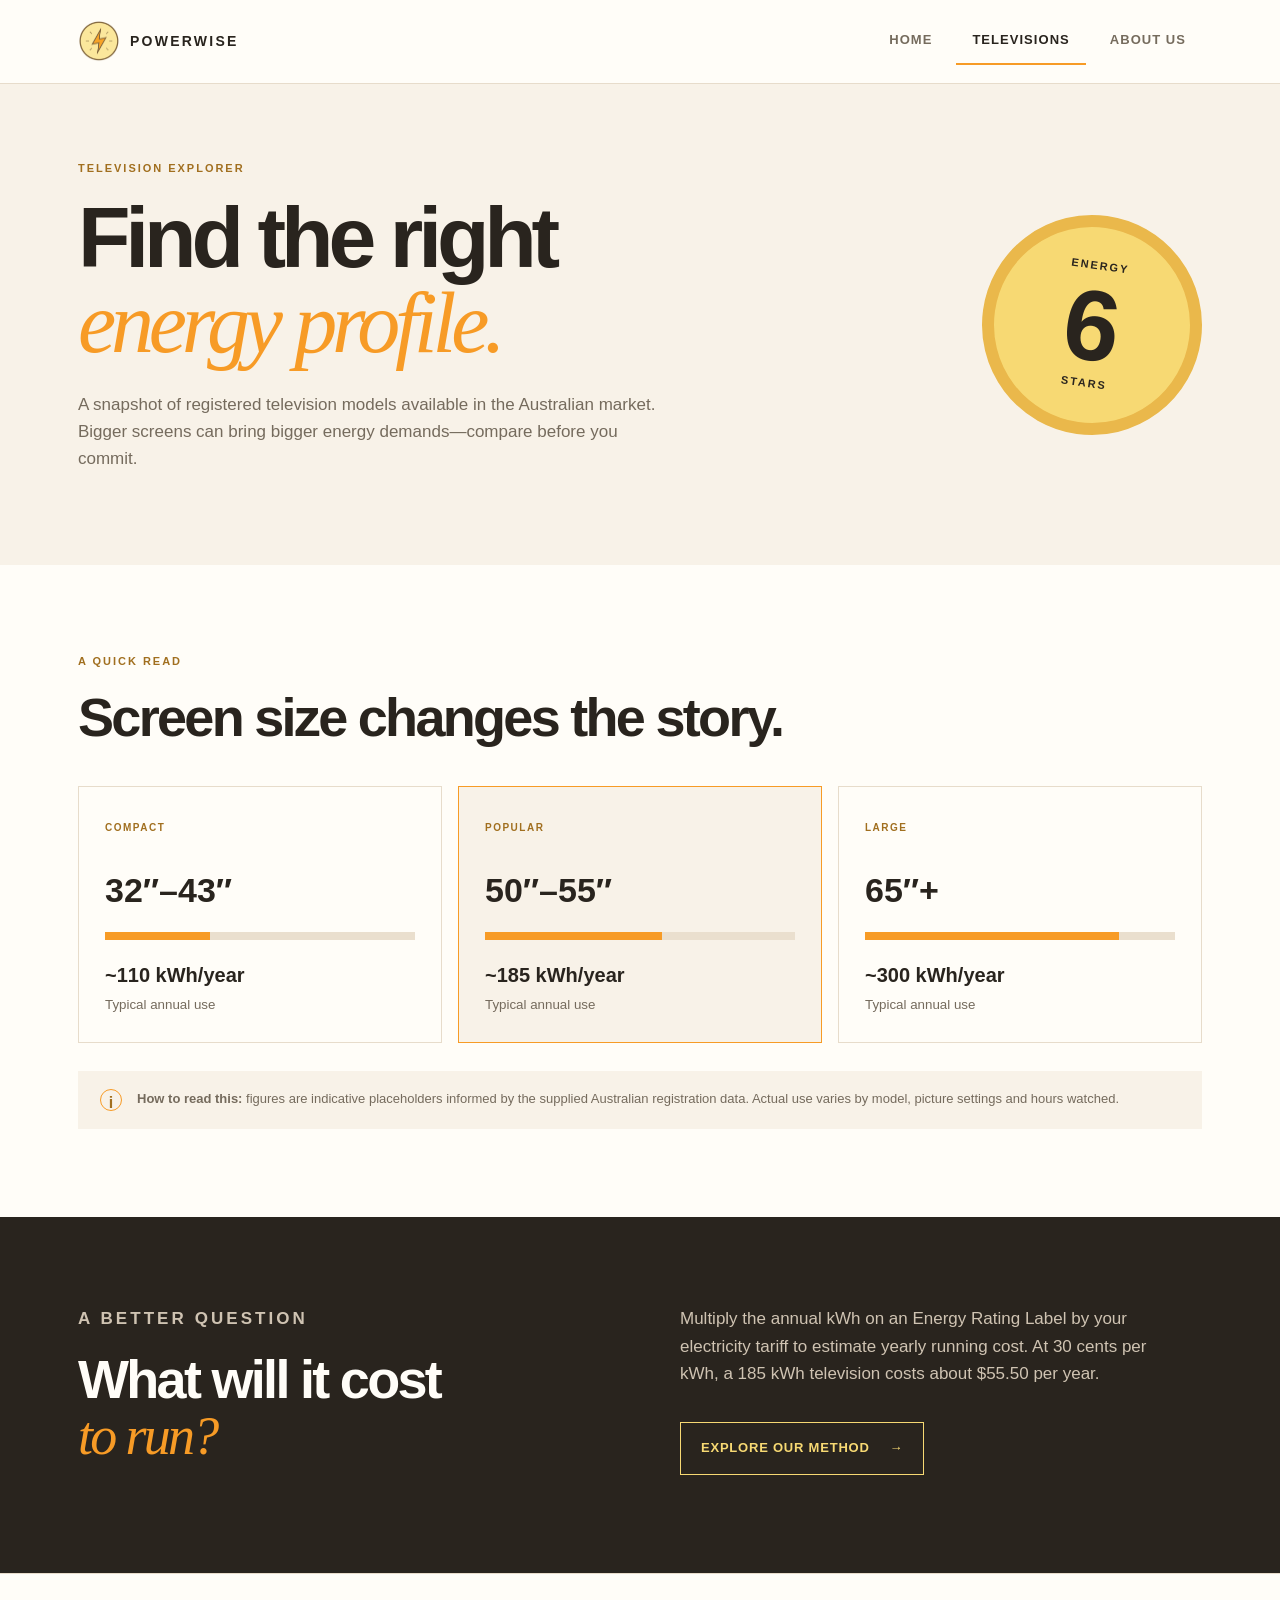
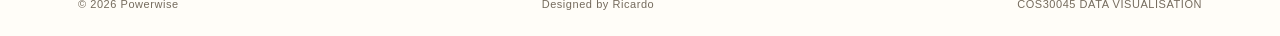
==== Project_1/src/television.html @ 2ebb3394 "Finish knime" ====
<!DOCTYPE html>
<html lang="en">
<head>
  <meta charset="UTF-8">
  <meta name="viewport" content="width=device-width, initial-scale=1.0">
  <meta name="description" content="Explore television energy consumption and star ratings in Australia.">
  <title>Powerwise | Televisions</title>
  <link rel="stylesheet" href="style/index.css">
  <script src="script/script.js" defer></script>
</head>
<body data-page="televisions">
  <header class="site-header"><div class="nav-shell"><a class="brand" href="index.html" data-page-link="home" aria-label="Powerwise home"><img src="images/PowerIcon.png" alt="" class="brand-mark"><span>POWERWISE</span></a><nav aria-label="Primary navigation"><a href="index.html" data-page-link="home">Home</a><a href="television.html" data-page-link="televisions">Televisions</a><a href="about.html" data-page-link="about">About us</a></nav></div></header>
  <main>
    <section class="page-hero television-hero">
      <div><p class="eyebrow">TELEVISION EXPLORER</p><h1>Find the right<br><em>energy profile.</em></h1><p class="hero-copy">A snapshot of registered television models available in the Australian market. Bigger screens can bring bigger energy demands—compare before you commit.</p></div>
      <div class="rating-visual" aria-label="Illustration of a six star energy rating"><span>ENERGY</span><strong>6</strong><small>STARS</small></div>
    </section>
    <section class="section">
      <div class="section-heading"><p class="eyebrow">A QUICK READ</p><h2>Screen size changes the story.</h2></div>
      <div class="comparison-grid">
        <article class="comparison-card"><span class="screen-tag">COMPACT</span><h3>32″–43″</h3><p class="meter"><i style="width: 34%"></i></p><strong>~110 kWh/year</strong><small>Typical annual use</small></article>
        <article class="comparison-card featured"><span class="screen-tag">POPULAR</span><h3>50″–55″</h3><p class="meter"><i style="width: 57%"></i></p><strong>~185 kWh/year</strong><small>Typical annual use</small></article>
        <article class="comparison-card"><span class="screen-tag">LARGE</span><h3>65″+</h3><p class="meter"><i style="width: 82%"></i></p><strong>~300 kWh/year</strong><small>Typical annual use</small></article>
      </div>
      <div class="data-note"><span class="note-icon">i</span><p><strong>How to read this:</strong> figures are indicative placeholders informed by the supplied Australian registration data. Actual use varies by model, picture settings and hours watched.</p></div>
    </section>
    <section class="section dark-section">
      <div class="split-content"><div><p class="eyebrow eyebrow-light">A BETTER QUESTION</p><h2>What will it cost<br><em>to run?</em></h2></div><div><p>Multiply the annual kWh on an Energy Rating Label by your electricity tariff to estimate yearly running cost. At 30 cents per kWh, a 185 kWh television costs about $55.50 per year.</p><a class="button button-outline" href="about.html" data-page-link="about">Explore our method <span aria-hidden="true">→</span></a></div></div>
    </section>
  </main>
  <footer class="site-footer"><span>© <span data-year></span> Powerwise</span><span>Designed by Ricardo</span><span>COS30045 DATA VISUALISATION</span></footer>
</body>
</html>
---- Project_1/src/style/index.css ----
:root { --ink:#29241e; --muted:#756b5d; --cream:#f8f2e8; --paper:#fffdf8; --gold:#f7d973; --orange:#f79b26; --line:#e7dccb; --dark:#29241e; }
* { box-sizing:border-box; }
html { scroll-behavior:smooth; }
body { margin:0; color:var(--ink); background:var(--paper); font-family:Arial, Helvetica, sans-serif; line-height:1.6; }
a { color:inherit; text-decoration:none; }
.site-header { border-bottom:1px solid var(--line); background:rgba(255,253,248,.96); position:relative; z-index:2; }
.nav-shell { align-items:center; display:flex; justify-content:space-between; margin:auto; max-width:1180px; padding:18px 28px; }
.brand { align-items:center; display:flex; font-size:14px; font-weight:800; gap:10px; letter-spacing:.16em; }
.brand-mark { height:42px; width:42px; }
nav { display:flex; gap:8px; }
nav a { border-bottom:2px solid transparent; color:var(--muted); font-size:13px; font-weight:700; letter-spacing:.08em; padding:12px 16px; text-transform:uppercase; transition:color .2s, border-color .2s, background .2s; }
nav a:hover, nav a:focus-visible { background:var(--cream); color:var(--ink); }
nav a.active { border-color:var(--orange); color:var(--ink); }
.hero, .page-hero { background:var(--cream); }
.hero { display:flex; min-height:510px; overflow:hidden; padding:94px max(28px, calc((100% - 1124px)/2)); position:relative; }
.hero-content { max-width:570px; position:relative; z-index:1; }
.eyebrow { color:#a16f1f; font-size:11px; font-weight:800; letter-spacing:.18em; margin:0 0 18px; }
h1,h2,h3,p { margin-top:0; }
h1 { font-size:clamp(48px, 7vw, 86px); letter-spacing:-.06em; line-height:.98; margin-bottom:26px; }
h2 { font-size:clamp(34px, 5vw, 54px); letter-spacing:-.05em; line-height:1.05; margin-bottom:20px; }
h3 { font-size:22px; margin-bottom:8px; }
em { color:var(--orange); font-family:Georgia, serif; font-weight:400; }
.hero-copy { color:var(--muted); font-size:17px; max-width:530px; }
.button { display:inline-flex; font-size:13px; font-weight:800; gap:20px; letter-spacing:.06em; margin-top:18px; padding:15px 20px; text-transform:uppercase; transition:transform .2s, background .2s; }
.button:hover { transform:translateY(-2px); }
.button-primary { background:var(--orange); color:var(--ink); }
.button-primary:hover { background:var(--gold); }
.button-outline { border:1px solid var(--gold); color:var(--gold); }
.hero-orbit { height:520px; position:absolute; right:-70px; top:10px; width:520px; }
.orbit { border:1px solid rgba(247,155,38,.4); border-radius:50%; height:100%; position:absolute; width:100%; }
.orbit-one { transform:rotate(38deg) scale(.72,1); }.orbit-two { transform:rotate(-38deg) scale(.72,1); }
.energy-badge { align-items:center; background:var(--gold); border-radius:50%; display:flex; flex-direction:column; height:174px; justify-content:center; left:173px; position:absolute; top:173px; width:174px; }
.energy-badge strong { font-size:44px; letter-spacing:-.08em; line-height:1; }.energy-badge span { font-size:11px; font-weight:bold; letter-spacing:.1em; text-align:center; text-transform:uppercase; }
.section { margin:auto; max-width:1180px; padding:88px 28px; }.intro-section { display:grid; gap:36px; grid-template-columns:1fr 1fr; }.section-lede { color:var(--muted); font-size:18px; margin:12px 0 0; max-width:470px; }
.stat-grid { display:grid; gap:14px; grid-column:1/-1; grid-template-columns:repeat(3,1fr); margin-top:24px; }.stat-card { border-top:3px solid var(--ink); padding:22px 4px; }.accent-card { border-color:var(--orange); }.stat-number { display:block; font-size:42px; font-weight:800; letter-spacing:-.06em; }.stat-label { color:var(--muted); display:block; font-size:13px; max-width:170px; }
.dark-section { background:var(--dark); color:var(--paper); max-width:none; padding-left:max(28px, calc((100% - 1124px)/2)); padding-right:max(28px, calc((100% - 1124px)/2)); }.split-content { display:grid; gap:80px; grid-template-columns:1fr 1fr; margin:auto; max-width:1124px; }.dark-section p { color:#cfc3b2; font-size:17px; max-width:500px; }.eyebrow-light { color:var(--gold); }.text-link { border-bottom:1px solid var(--orange); color:var(--gold); display:inline-block; font-size:13px; font-weight:bold; letter-spacing:.08em; padding-bottom:5px; text-transform:uppercase; }
.page-hero { align-items:center; display:flex; gap:70px; justify-content:space-between; min-height:400px; padding:76px max(28px, calc((100% - 1124px)/2)); }.page-hero .hero-copy { max-width:590px; }
.about-grid { display:grid; gap:70px; grid-template-columns:1fr 1fr; }.body-copy { color:var(--muted); font-size:17px; }.principles-section { border-top:1px solid var(--line); }.principle-grid { display:grid; gap:30px; grid-template-columns:repeat(3,1fr); margin-top:45px; }.principle-grid article { border-top:2px solid var(--orange); padding-top:18px; }.principle-no { color:var(--orange); font-size:12px; font-weight:bold; }.principle-grid p { color:var(--muted); }
.rating-visual { align-items:center; background:var(--gold); border:12px solid #eab84b; border-radius:50%; display:flex; flex-direction:column; flex:none; height:220px; justify-content:center; transform:rotate(8deg); width:220px; }.rating-visual span,.rating-visual small { font-size:11px; font-weight:bold; letter-spacing:.18em; }.rating-visual strong { font-size:100px; line-height:1; }
.comparison-grid { display:grid; gap:16px; grid-template-columns:repeat(3,1fr); margin-top:40px; }.comparison-card { border:1px solid var(--line); padding:26px; }.comparison-card.featured { background:var(--cream); border-color:var(--orange); }.screen-tag { color:#a16f1f; font-size:10px; font-weight:bold; letter-spacing:.15em; }.comparison-card h3 { font-size:34px; margin:25px 0 14px; }.comparison-card strong { display:block; font-size:20px; }.comparison-card small { color:var(--muted); }.meter { background:#eadfce; height:8px; margin:0 0 19px; }.meter i { background:var(--orange); display:block; height:100%; }
.data-note { align-items:flex-start; background:var(--cream); display:flex; gap:15px; margin-top:28px; padding:18px 22px; }.data-note p { color:var(--muted); font-size:13px; margin:0; }.note-icon { border:1px solid var(--orange); border-radius:50%; color:#a16f1f; flex:none; font-weight:bold; height:22px; text-align:center; width:22px; }
.site-footer { border-top:1px solid var(--line); color:var(--muted); display:flex; font-size:11px; justify-content:space-between; letter-spacing:.05em; padding:22px max(28px, calc((100% - 1124px)/2)); }
@media (max-width:700px) { .nav-shell, .site-footer { align-items:flex-start; flex-direction:column; gap:15px; }.nav-shell nav { flex-wrap:wrap; gap:0; }.nav-shell nav a { padding:7px 9px 7px 0; }.hero { min-height:590px; padding-top:65px; }.hero-orbit { opacity:.5; right:-170px; top:270px; transform:scale(.7); }.intro-section,.about-grid,.split-content { gap:28px; grid-template-columns:1fr; }.stat-grid,.principle-grid,.comparison-grid { grid-template-columns:1fr; }.page-hero { align-items:flex-start; flex-direction:column; gap:30px; min-height:520px; padding-top:65px; }.rating-visual { height:150px; width:150px; }.rating-visual strong { font-size:68px; }.dark-section { padding-bottom:65px; padding-top:65px; } }
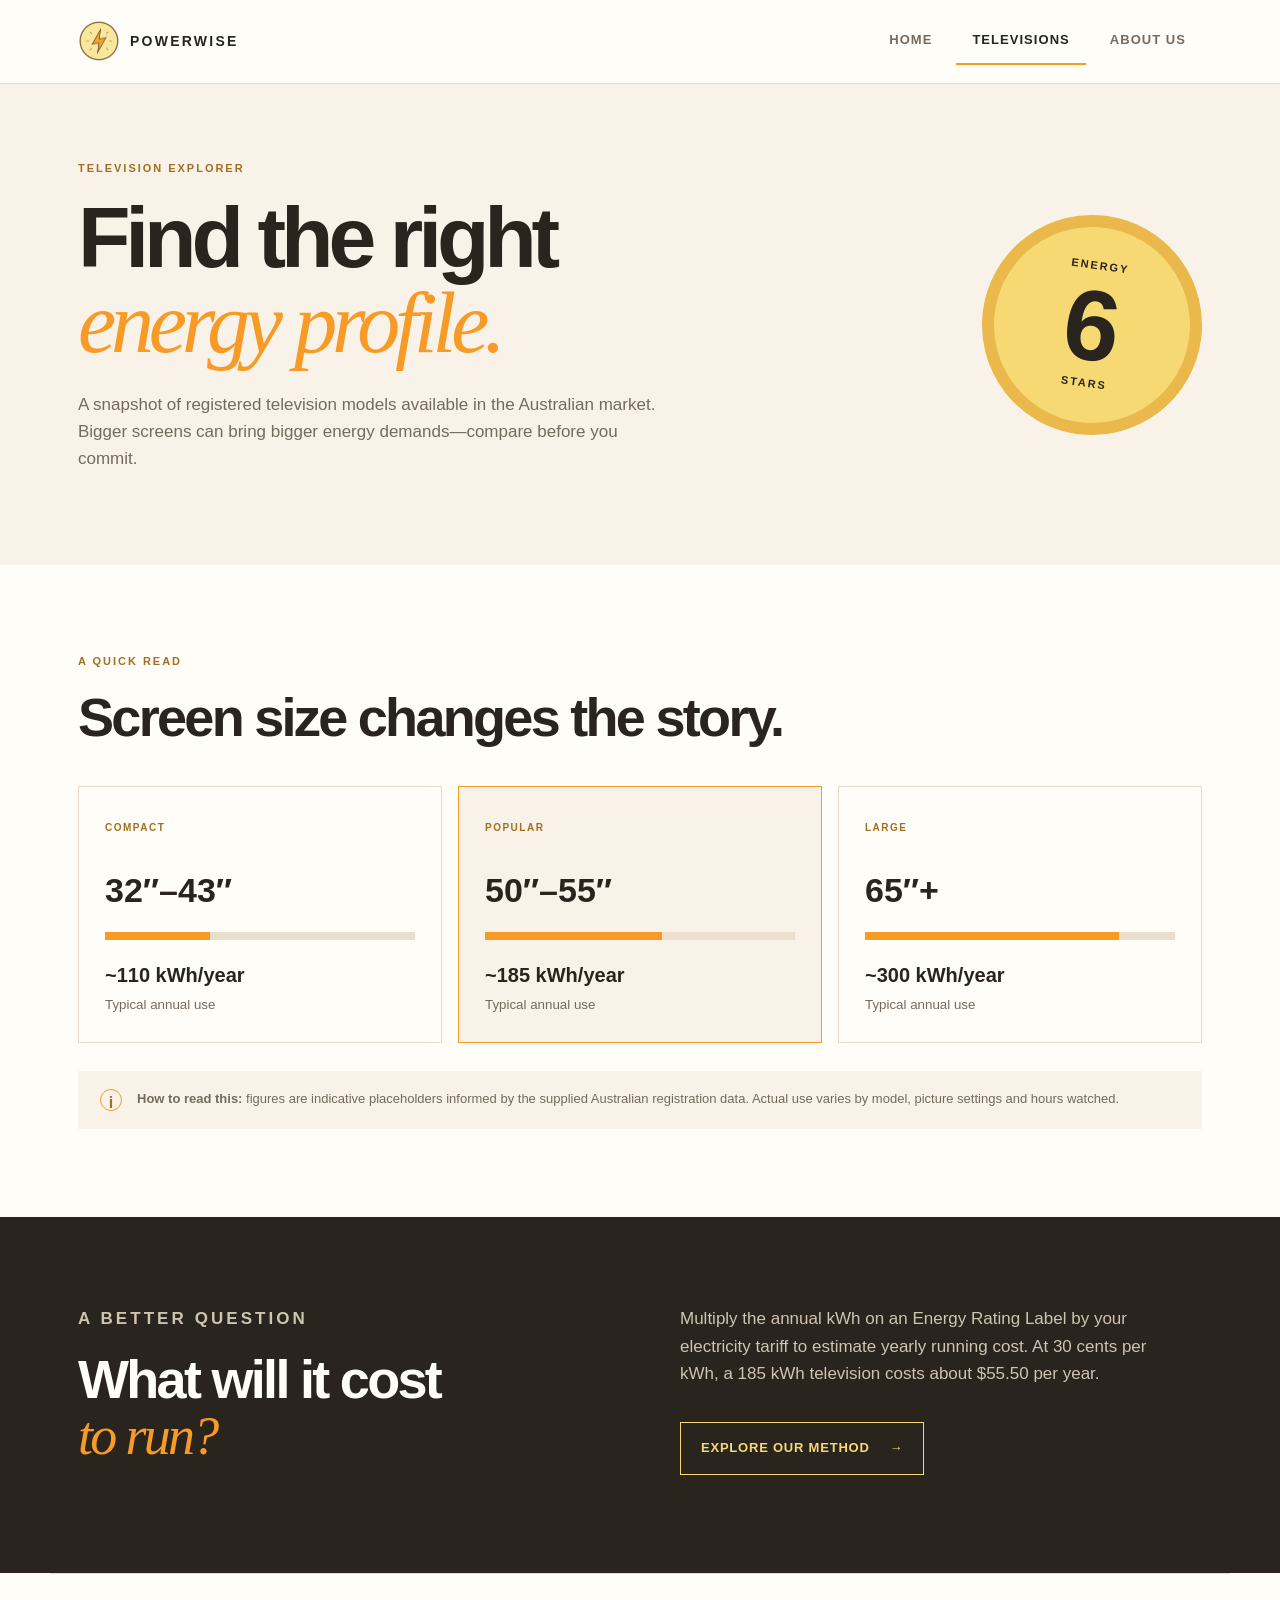
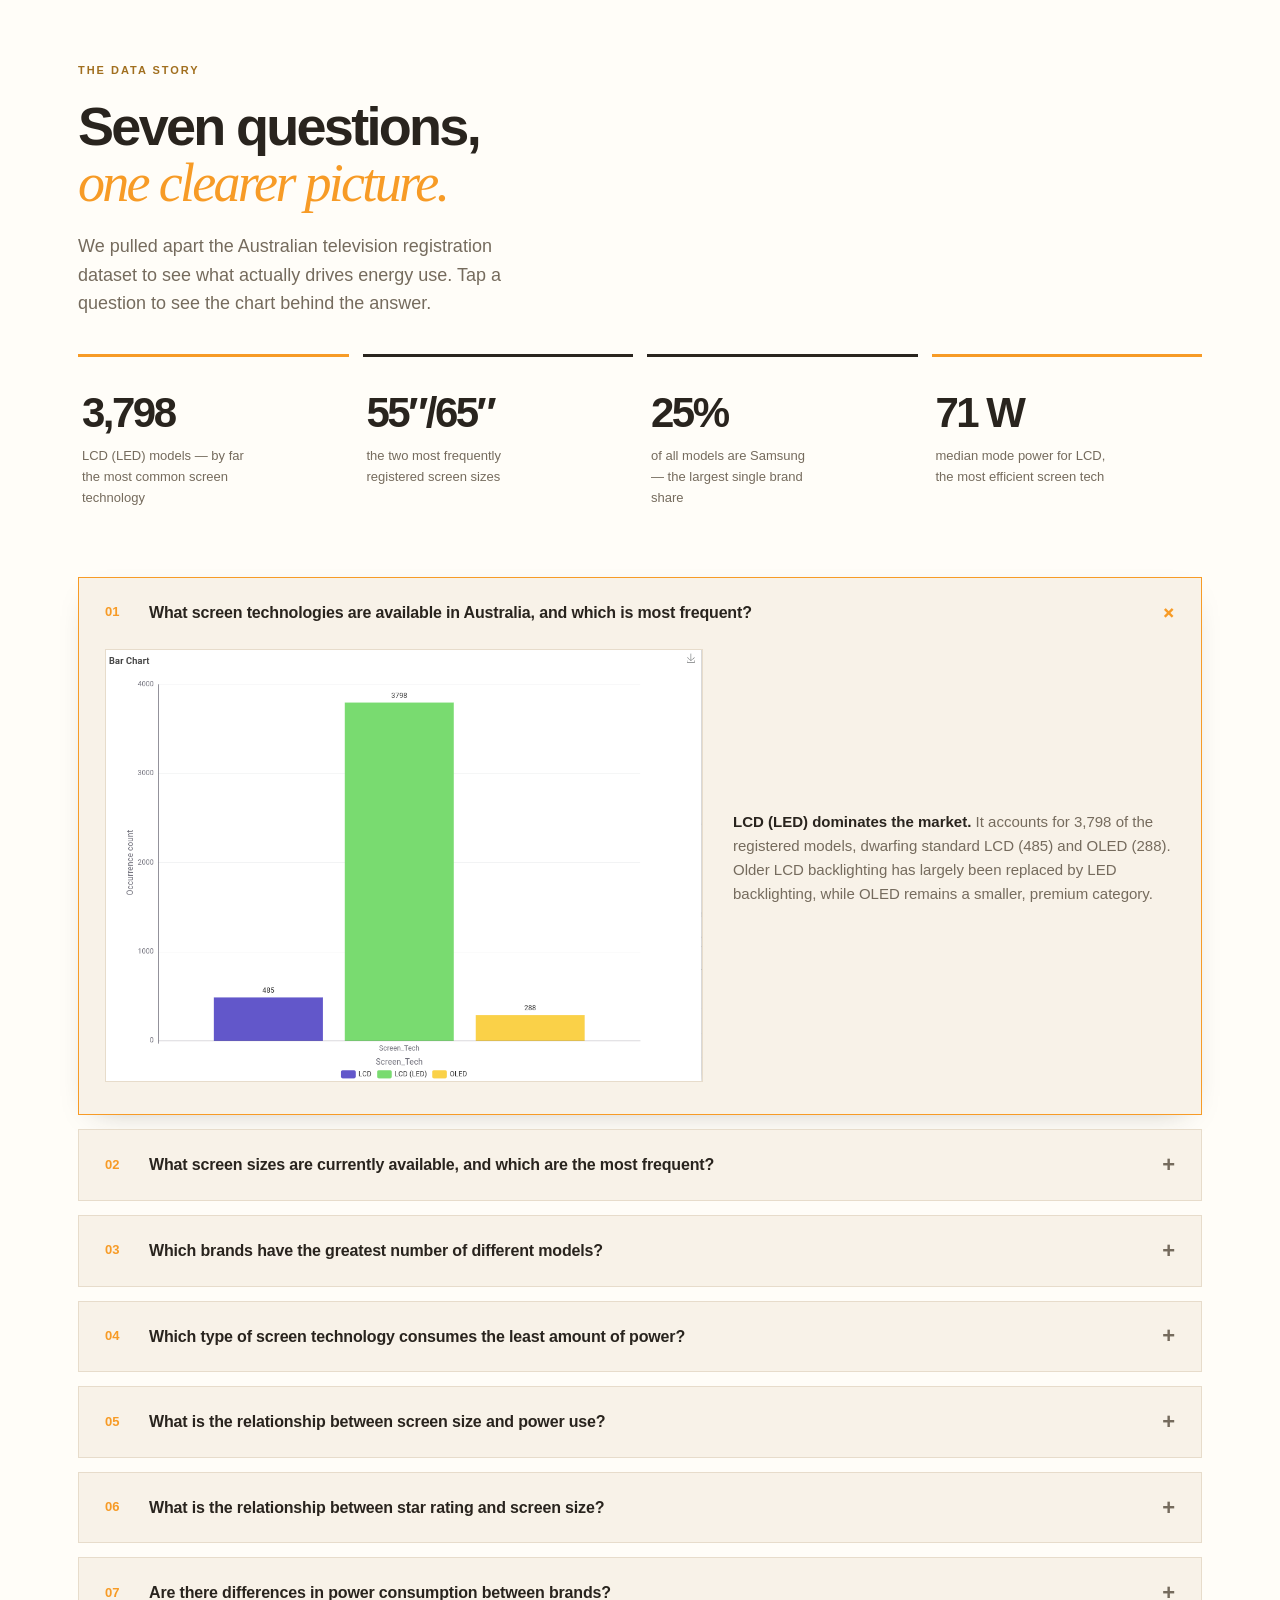
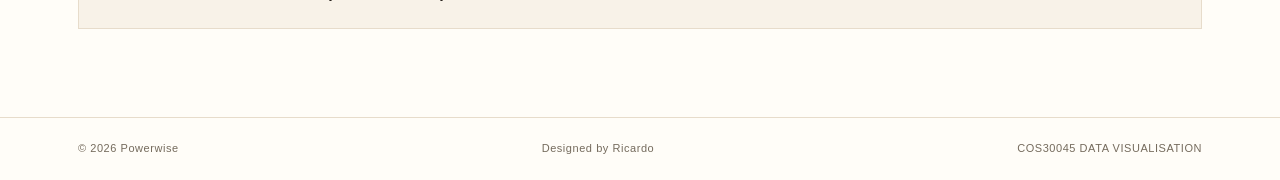
==== commit 68fe8157: "." ====
--- a/Project_1/src/television.html
+++ b/Project_1/src/television.html
@@ -27,6 +27,81 @@
     <section class="section dark-section">
       <div class="split-content"><div><p class="eyebrow eyebrow-light">A BETTER QUESTION</p><h2>What will it cost<br><em>to run?</em></h2></div><div><p>Multiply the annual kWh on an Energy Rating Label by your electricity tariff to estimate yearly running cost. At 30 cents per kWh, a 185 kWh television costs about $55.50 per year.</p><a class="button button-outline" href="about.html" data-page-link="about">Explore our method <span aria-hidden="true">→</span></a></div></div>
     </section>
+
+    <section class="section insights-section" id="insights">
+      <div class="section-heading">
+        <p class="eyebrow">THE DATA STORY</p>
+        <h2>Seven questions,<br><em>one clearer picture.</em></h2>
+        <p class="section-lede">We pulled apart the Australian television registration dataset to see what actually drives energy use. Tap a question to see the chart behind the answer.</p>
+      </div>
+
+      <div class="stat-grid insight-stat-grid">
+        <article class="stat-card accent-card"><span class="stat-number">3,798</span><span class="stat-label">LCD (LED) models — by far the most common screen technology</span></article>
+        <article class="stat-card"><span class="stat-number">55″/65″</span><span class="stat-label">the two most frequently registered screen sizes</span></article>
+        <article class="stat-card"><span class="stat-number">25%</span><span class="stat-label">of all models are Samsung — the largest single brand share</span></article>
+        <article class="stat-card accent-card"><span class="stat-number">71 W</span><span class="stat-label">median mode power for LCD, the most efficient screen tech</span></article>
+      </div>
+
+      <div class="insight-list">
+
+        <details class="insight-item" open>
+          <summary><span class="insight-no">01</span><span class="insight-q">What screen technologies are available in Australia, and which is most frequent?</span><span class="insight-toggle" aria-hidden="true">+</span></summary>
+          <div class="insight-body">
+            <figure class="insight-figure"><img src="images/1.png" alt="Bar chart of television counts by screen technology: LCD, LCD (LED) and OLED"></figure>
+            <div class="insight-answer"><p><strong>LCD (LED) dominates the market.</strong> It accounts for 3,798 of the registered models, dwarfing standard LCD (485) and OLED (288). Older LCD backlighting has largely been replaced by LED backlighting, while OLED remains a smaller, premium category.</p></div>
+          </div>
+        </details>
+
+        <details class="insight-item">
+          <summary><span class="insight-no">02</span><span class="insight-q">What screen sizes are currently available, and which are the most frequent?</span><span class="insight-toggle" aria-hidden="true">+</span></summary>
+          <div class="insight-body">
+            <figure class="insight-figure"><img src="images/2.png" alt="Table of screen size occurrence counts, led by 55 and 65 inch models"></figure>
+            <div class="insight-answer"><p><strong>55″ and 65″ are the sweet spot.</strong> Both sizes register 767 models each, ahead of 75″ (626), 85″ (356) and the more compact 43″ (281). These mid-to-large sizes represent the current mainstream of the Australian market.</p></div>
+          </div>
+        </details>
+
+        <details class="insight-item">
+          <summary><span class="insight-no">03</span><span class="insight-q">Which brands have the greatest number of different models?</span><span class="insight-toggle" aria-hidden="true">+</span></summary>
+          <div class="insight-body">
+            <figure class="insight-figure"><img src="images/3.png" alt="Pie chart of television models by brand, led by Samsung"></figure>
+            <div class="insight-answer"><p><strong>Samsung leads the field</strong> with 1,196 registered models — about a quarter (25.2%) of the market — ahead of Kogan (808) and LG (723). A long tail of smaller brands (including Hisense, at 327) makes up the remaining "Other" share of 1,686 models.</p></div>
+          </div>
+        </details>
+
+        <details class="insight-item">
+          <summary><span class="insight-no">04</span><span class="insight-q">Which type of screen technology consumes the least amount of power?</span><span class="insight-toggle" aria-hidden="true">+</span></summary>
+          <div class="insight-body">
+            <figure class="insight-figure"><img src="images/4.png" alt="Bar chart of median mode power by screen technology"></figure>
+            <div class="insight-answer"><p><strong>LCD is the most power-efficient</strong> screen technology, with a median mode power of 71.02 W. LCD (LED) sits in the middle at 106.20 W, while OLED draws the most at 112.70 W — the trade-off for its deeper contrast and richer colour.</p></div>
+          </div>
+        </details>
+
+        <details class="insight-item">
+          <summary><span class="insight-no">05</span><span class="insight-q">What is the relationship between screen size and power use?</span><span class="insight-toggle" aria-hidden="true">+</span></summary>
+          <div class="insight-body">
+            <figure class="insight-figure"><img src="images/5.png" alt="Scatter plot of screen size in inches against average mode power"></figure>
+            <div class="insight-answer"><p><strong>Bigger screens use more power.</strong> The scatter plot shows a clear upward trend — as screen size climbs from around 20″ to 115″, average mode power climbs with it, from under 50 W up to several hundred watts. Screen size is the single strongest driver of energy use in the dataset.</p></div>
+          </div>
+        </details>
+
+        <details class="insight-item">
+          <summary><span class="insight-no">06</span><span class="insight-q">What is the relationship between star rating and screen size?</span><span class="insight-toggle" aria-hidden="true">+</span></summary>
+          <div class="insight-body">
+            <figure class="insight-figure"><img src="images/6.png" alt="Scatter plot of screen size in inches against star rating index"></figure>
+            <div class="insight-answer"><p><strong>No clear relationship.</strong> Star ratings are scattered fairly evenly across every screen size, from 20″ to 115″. A bigger TV doesn't systematically score higher or lower — efficiency rating depends far more on the individual model's technology and engineering than on its size.</p></div>
+          </div>
+        </details>
+
+        <details class="insight-item">
+          <summary><span class="insight-no">07</span><span class="insight-q">Are there differences in power consumption between brands?</span><span class="insight-toggle" aria-hidden="true">+</span></summary>
+          <div class="insight-body">
+            <figure class="insight-figure"><img src="images/Extra.png" alt="Scatter plot of average mode power across television brands"></figure>
+            <div class="insight-answer"><p><strong>Brand isn't a reliable signal for power use.</strong> Every major brand — Samsung, LG, TCL, Hisense, Kogan and the rest — shows the same wide spread of power draw, from very low to very high. Power consumption tracks screen size and technology, not who made the television.</p></div>
+          </div>
+        </details>
+
+      </div>
+    </section>
   </main>
   <footer class="site-footer"><span>© <span data-year></span> Powerwise</span><span>Designed by Ricardo</span><span>COS30045 DATA VISUALISATION</span></footer>
 </body>
--- a/Project_1/src/style/index.css
+++ b/Project_1/src/style/index.css
@@ -39,5 +39,25 @@
 .rating-visual { align-items:center; background:var(--gold); border:12px solid #eab84b; border-radius:50%; display:flex; flex-direction:column; flex:none; height:220px; justify-content:center; transform:rotate(8deg); width:220px; }.rating-visual span,.rating-visual small { font-size:11px; font-weight:bold; letter-spacing:.18em; }.rating-visual strong { font-size:100px; line-height:1; }
 .comparison-grid { display:grid; gap:16px; grid-template-columns:repeat(3,1fr); margin-top:40px; }.comparison-card { border:1px solid var(--line); padding:26px; }.comparison-card.featured { background:var(--cream); border-color:var(--orange); }.screen-tag { color:#a16f1f; font-size:10px; font-weight:bold; letter-spacing:.15em; }.comparison-card h3 { font-size:34px; margin:25px 0 14px; }.comparison-card strong { display:block; font-size:20px; }.comparison-card small { color:var(--muted); }.meter { background:#eadfce; height:8px; margin:0 0 19px; }.meter i { background:var(--orange); display:block; height:100%; }
 .data-note { align-items:flex-start; background:var(--cream); display:flex; gap:15px; margin-top:28px; padding:18px 22px; }.data-note p { color:var(--muted); font-size:13px; margin:0; }.note-icon { border:1px solid var(--orange); border-radius:50%; color:#a16f1f; flex:none; font-weight:bold; height:22px; text-align:center; width:22px; }
+.insights-section { border-top:1px solid var(--line); }
+.insight-stat-grid { grid-template-columns:repeat(4,1fr); margin-top:36px; }
+.insight-list { display:grid; gap:14px; margin-top:46px; }
+.insight-item { background:var(--cream); border:1px solid var(--line); overflow:hidden; transition:border-color .2s, box-shadow .2s; }
+.insight-item[open] { border-color:var(--orange); box-shadow:0 10px 30px -18px rgba(41,36,30,.35); }
+.insight-item summary { align-items:center; cursor:pointer; display:flex; gap:18px; list-style:none; padding:22px 26px; }
+.insight-item summary::-webkit-details-marker { display:none; }
+.insight-item summary::marker { content:""; }
+.insight-item summary:hover .insight-q { color:#a16f1f; }
+.insight-no { color:var(--orange); flex:none; font-size:13px; font-weight:800; width:26px; }
+.insight-q { color:var(--ink); flex:1; font-size:16px; font-weight:700; letter-spacing:-.01em; transition:color .2s; }
+.insight-toggle { color:var(--muted); flex:none; font-size:22px; font-weight:800; line-height:1; transition:transform .25s, color .2s; }
+.insight-item[open] .insight-toggle { color:var(--orange); transform:rotate(45deg); }
+.insight-body { display:grid; gap:30px; grid-template-columns:1.15fr .85fr; padding:2px 26px 32px; }
+.insight-figure { background:var(--paper); border:1px solid var(--line); margin:0; overflow:hidden; }
+.insight-figure img { display:block; width:100%; }
+.insight-answer { align-self:center; color:var(--muted); font-size:15px; }
+.insight-answer strong { color:var(--ink); }
+@media (max-width:900px) { .insight-stat-grid { grid-template-columns:repeat(2,1fr); } .insight-body { grid-template-columns:1fr; } }
+@media (max-width:700px) { .insight-stat-grid { grid-template-columns:1fr; } .insight-item summary { padding:18px; } .insight-body { padding:0 18px 24px; } .insight-q { font-size:15px; } }
 .site-footer { border-top:1px solid var(--line); color:var(--muted); display:flex; font-size:11px; justify-content:space-between; letter-spacing:.05em; padding:22px max(28px, calc((100% - 1124px)/2)); }
 @media (max-width:700px) { .nav-shell, .site-footer { align-items:flex-start; flex-direction:column; gap:15px; }.nav-shell nav { flex-wrap:wrap; gap:0; }.nav-shell nav a { padding:7px 9px 7px 0; }.hero { min-height:590px; padding-top:65px; }.hero-orbit { opacity:.5; right:-170px; top:270px; transform:scale(.7); }.intro-section,.about-grid,.split-content { gap:28px; grid-template-columns:1fr; }.stat-grid,.principle-grid,.comparison-grid { grid-template-columns:1fr; }.page-hero { align-items:flex-start; flex-direction:column; gap:30px; min-height:520px; padding-top:65px; }.rating-visual { height:150px; width:150px; }.rating-visual strong { font-size:68px; }.dark-section { padding-bottom:65px; padding-top:65px; } }
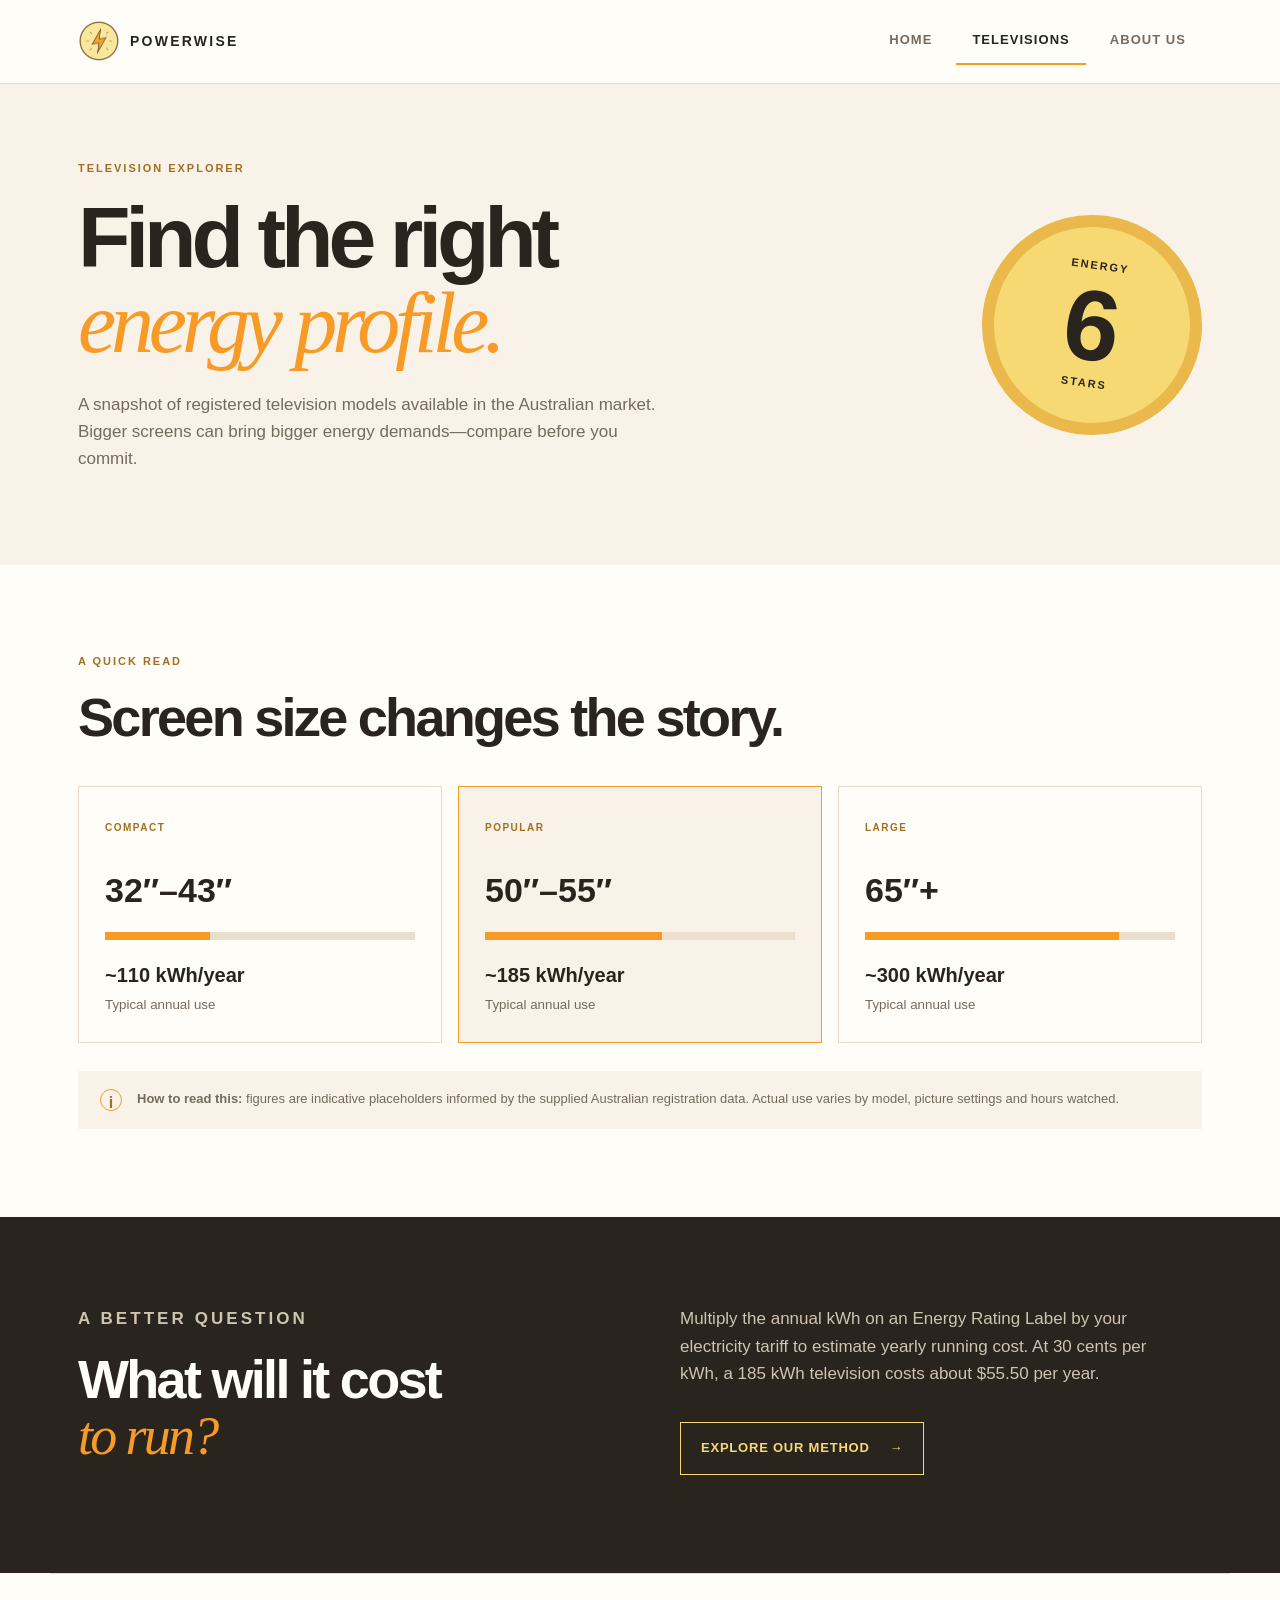
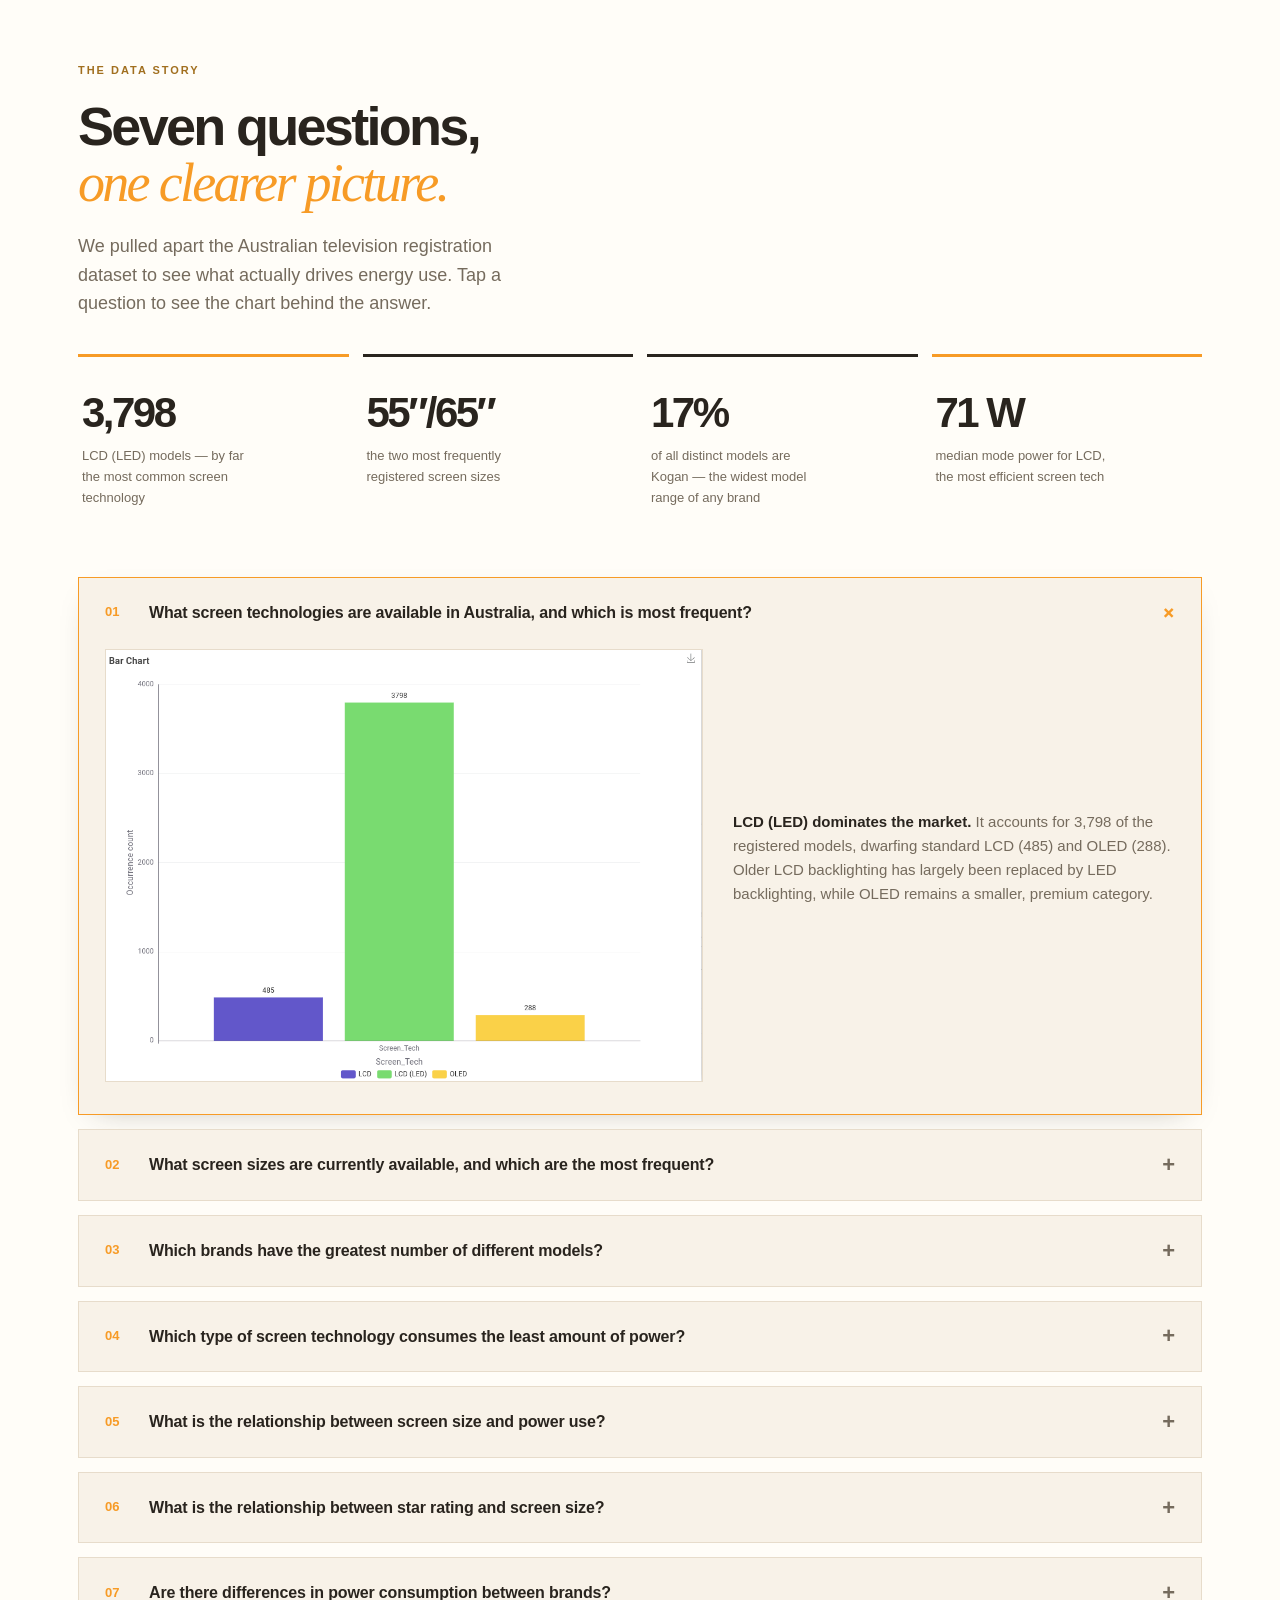
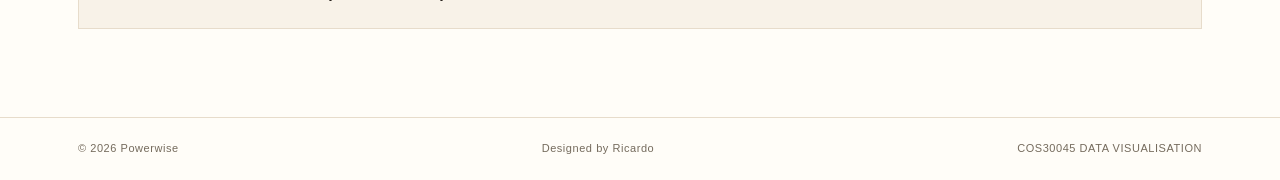
==== commit b777aa8c: "." ====
--- a/Project_1/src/television.html
+++ b/Project_1/src/television.html
@@ -38,7 +38,7 @@
       <div class="stat-grid insight-stat-grid">
         <article class="stat-card accent-card"><span class="stat-number">3,798</span><span class="stat-label">LCD (LED) models — by far the most common screen technology</span></article>
         <article class="stat-card"><span class="stat-number">55″/65″</span><span class="stat-label">the two most frequently registered screen sizes</span></article>
-        <article class="stat-card"><span class="stat-number">25%</span><span class="stat-label">of all models are Samsung — the largest single brand share</span></article>
+        <article class="stat-card"><span class="stat-number">17%</span><span class="stat-label">of all distinct models are Kogan — the widest model range of any brand</span></article>
         <article class="stat-card accent-card"><span class="stat-number">71 W</span><span class="stat-label">median mode power for LCD, the most efficient screen tech</span></article>
       </div>
 
@@ -63,8 +63,8 @@
         <details class="insight-item">
           <summary><span class="insight-no">03</span><span class="insight-q">Which brands have the greatest number of different models?</span><span class="insight-toggle" aria-hidden="true">+</span></summary>
           <div class="insight-body">
-            <figure class="insight-figure"><img src="images/3.png" alt="Pie chart of television models by brand, led by Samsung"></figure>
-            <div class="insight-answer"><p><strong>Samsung leads the field</strong> with 1,196 registered models — about a quarter (25.2%) of the market — ahead of Kogan (808) and LG (723). A long tail of smaller brands (including Hisense, at 327) makes up the remaining "Other" share of 1,686 models.</p></div>
+            <figure class="insight-figure"><img src="images/3.png" alt="Pie chart of television models by brand: Samsung, Kogan, LG, Hisense and Other"></figure>
+            <div class="insight-answer"><p><strong>Kogan carries the widest model range,</strong> with 808 distinct models — 17.05% of the market — ahead of LG (723) and Hisense (327). Samsung's slice is the largest by total registrations (1,196), but Kogan lists more different models than any single competitor, with a long tail of smaller brands making up the remaining "Other" share of 1,686 models.</p></div>
           </div>
         </details>
 
@@ -80,7 +80,7 @@
           <summary><span class="insight-no">05</span><span class="insight-q">What is the relationship between screen size and power use?</span><span class="insight-toggle" aria-hidden="true">+</span></summary>
           <div class="insight-body">
             <figure class="insight-figure"><img src="images/5.png" alt="Scatter plot of screen size in inches against average mode power"></figure>
-            <div class="insight-answer"><p><strong>Bigger screens use more power.</strong> The scatter plot shows a clear upward trend — as screen size climbs from around 20″ to 115″, average mode power climbs with it, from under 50 W up to several hundred watts. Screen size is the single strongest driver of energy use in the dataset.</p></div>
+            <div class="insight-answer"><p><strong>Bigger screens use more power.</strong> The scatter plot shows a clear upward trend — as screen size climbs from around 19″ to 116″, average mode power climbs with it, from under 50 W up to several hundred watts. Screen size is the single strongest driver of energy use in the dataset.</p></div>
           </div>
         </details>
 
@@ -88,7 +88,7 @@
           <summary><span class="insight-no">06</span><span class="insight-q">What is the relationship between star rating and screen size?</span><span class="insight-toggle" aria-hidden="true">+</span></summary>
           <div class="insight-body">
             <figure class="insight-figure"><img src="images/6.png" alt="Scatter plot of screen size in inches against star rating index"></figure>
-            <div class="insight-answer"><p><strong>No clear relationship.</strong> Star ratings are scattered fairly evenly across every screen size, from 20″ to 115″. A bigger TV doesn't systematically score higher or lower — efficiency rating depends far more on the individual model's technology and engineering than on its size.</p></div>
+            <div class="insight-answer"><p><strong>No clear relationship.</strong> Star ratings are scattered fairly evenly across every screen size, from 19″ to 116″. A bigger TV doesn't systematically score higher or lower — efficiency rating depends far more on the individual model's technology and engineering than on its size.</p></div>
           </div>
         </details>
 
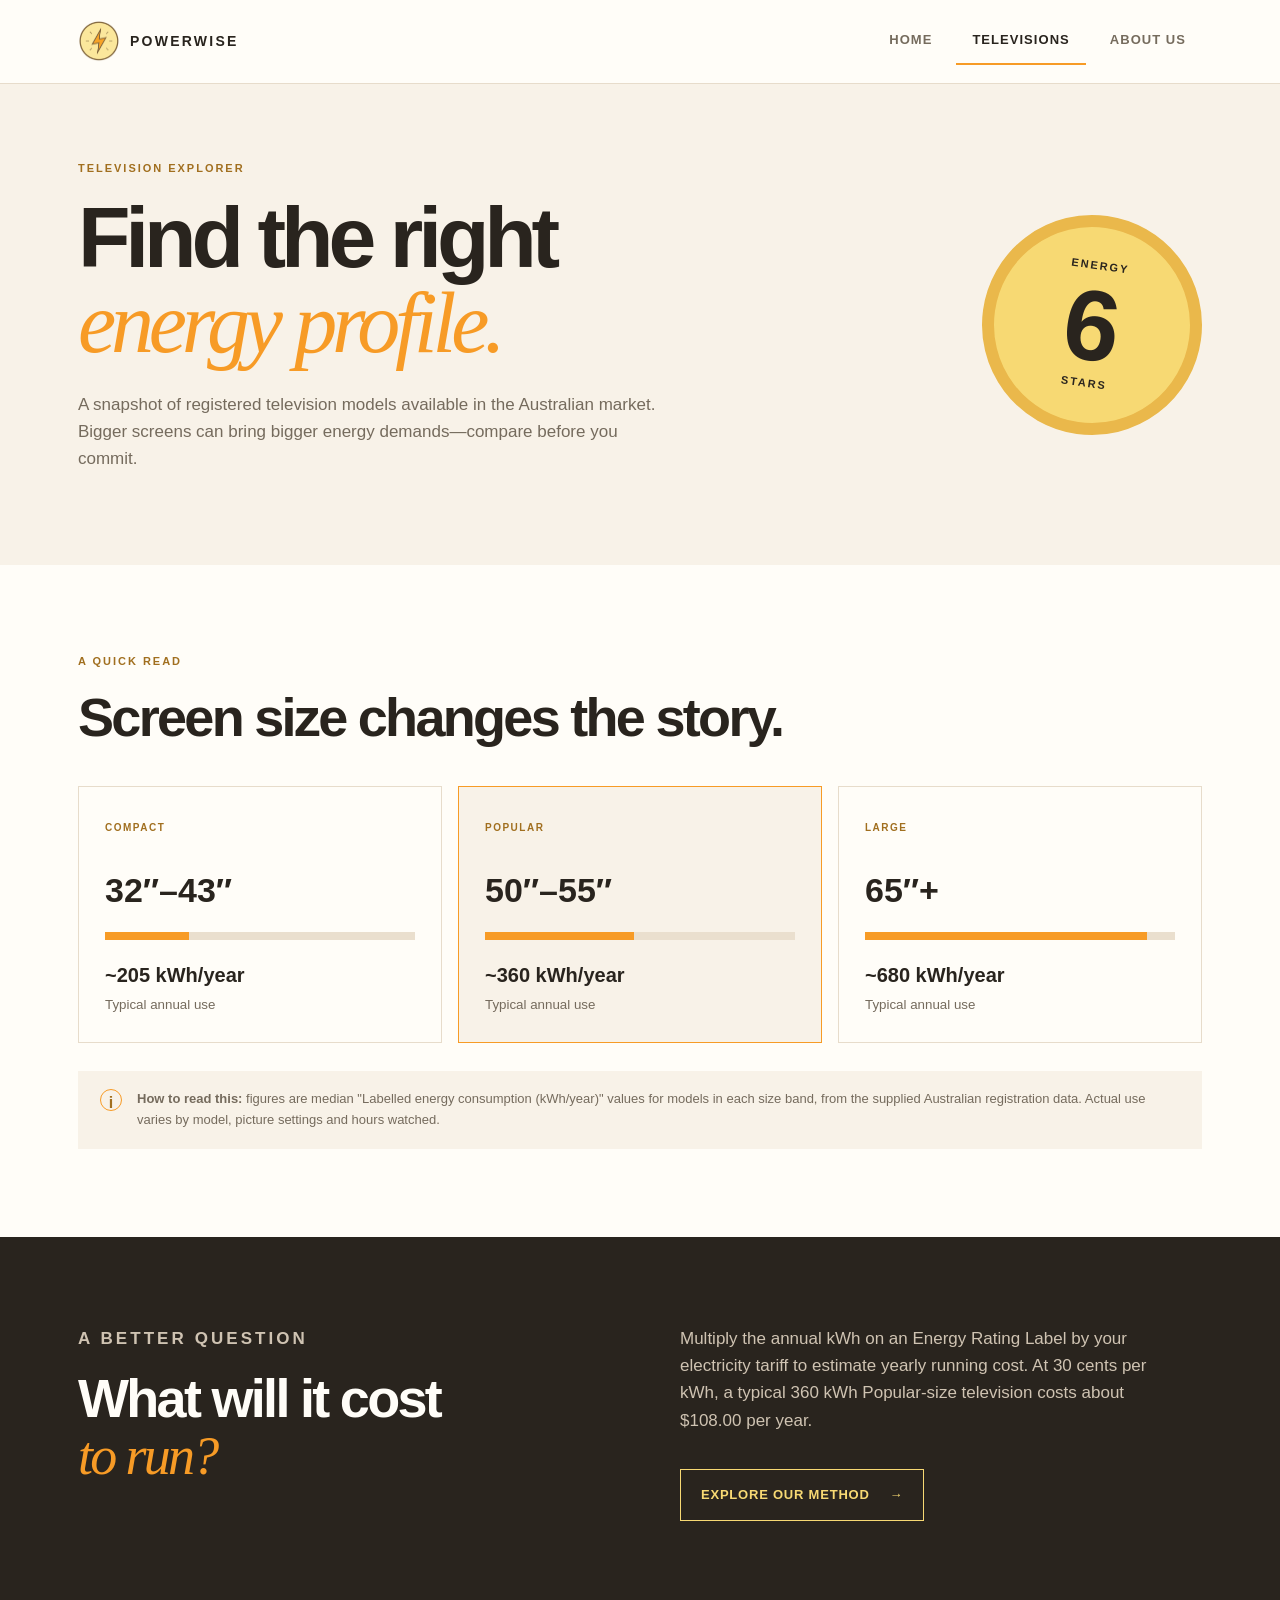
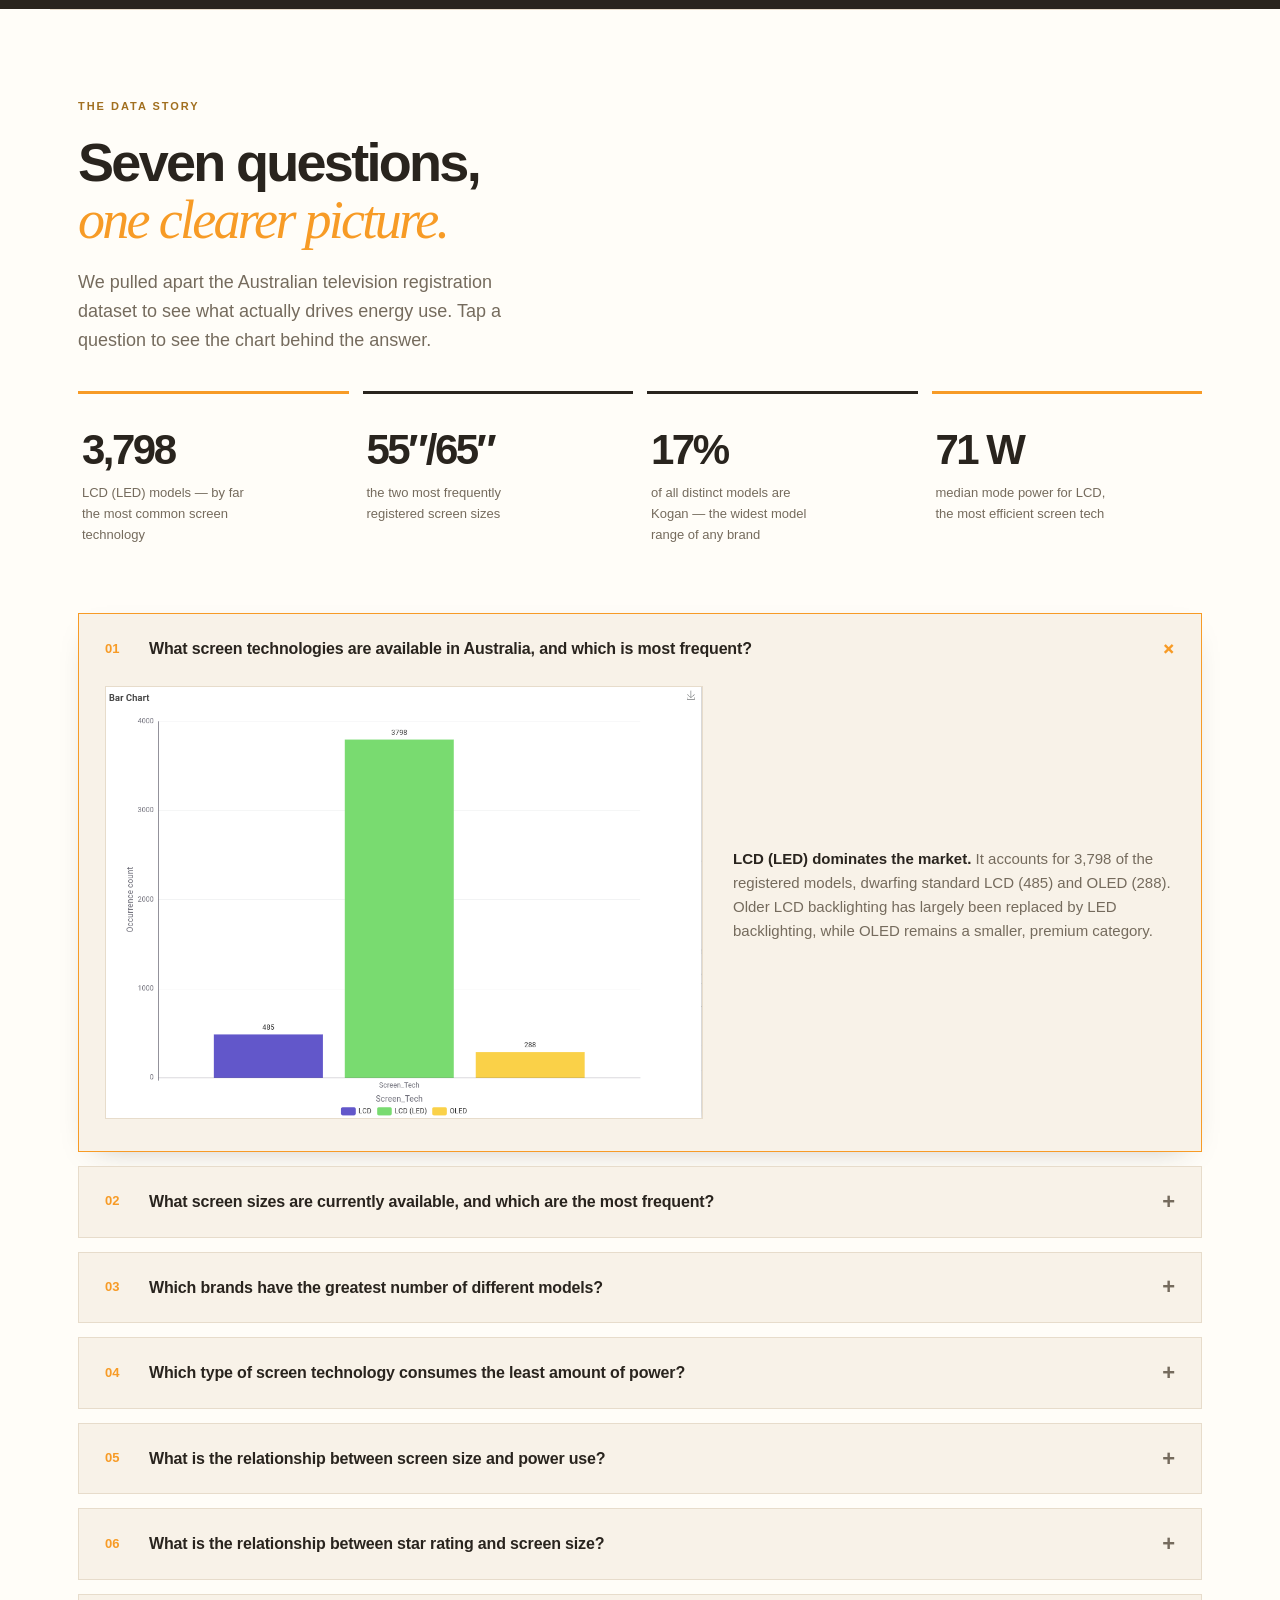
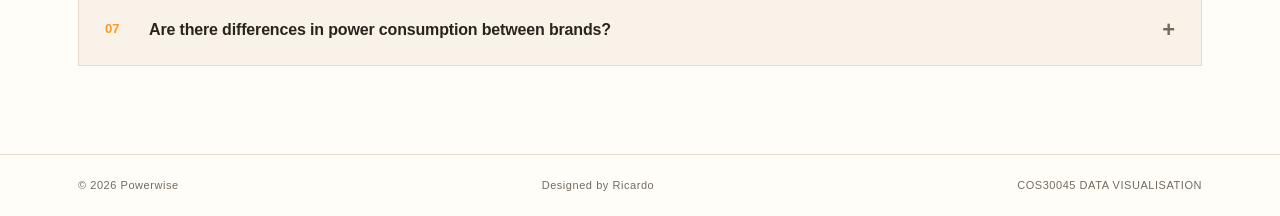
==== commit 8be7b0a3: "." ====
--- a/Project_1/src/television.html
+++ b/Project_1/src/television.html
@@ -18,15 +18,16 @@
     <section class="section">
       <div class="section-heading"><p class="eyebrow">A QUICK READ</p><h2>Screen size changes the story.</h2></div>
       <div class="comparison-grid">
-        <article class="comparison-card"><span class="screen-tag">COMPACT</span><h3>32″–43″</h3><p class="meter"><i style="width: 34%"></i></p><strong>~110 kWh/year</strong><small>Typical annual use</small></article>
-        <article class="comparison-card featured"><span class="screen-tag">POPULAR</span><h3>50″–55″</h3><p class="meter"><i style="width: 57%"></i></p><strong>~185 kWh/year</strong><small>Typical annual use</small></article>
-        <article class="comparison-card"><span class="screen-tag">LARGE</span><h3>65″+</h3><p class="meter"><i style="width: 82%"></i></p><strong>~300 kWh/year</strong><small>Typical annual use</small></article>
+        <article class="comparison-card"><span class="screen-tag">COMPACT</span><h3>32″–43″</h3><p class="meter"><i style="width: 27%"></i></p><strong>~205 kWh/year</strong><small>Typical annual use</small></article>
+        <article class="comparison-card featured"><span class="screen-tag">POPULAR</span><h3>50″–55″</h3><p class="meter"><i style="width: 48%"></i></p><strong>~360 kWh/year</strong><small>Typical annual use</small></article>
+        <article class="comparison-card"><span class="screen-tag">LARGE</span><h3>65″+</h3><p class="meter"><i style="width: 91%"></i></p><strong>~680 kWh/year</strong><small>Typical annual use</small></article>
       </div>
-      <div class="data-note"><span class="note-icon">i</span><p><strong>How to read this:</strong> figures are indicative placeholders informed by the supplied Australian registration data. Actual use varies by model, picture settings and hours watched.</p></div>
+      <div class="data-note"><span class="note-icon">i</span><p><strong>How to read this:</strong> figures are median "Labelled energy consumption (kWh/year)" values for models in each size band, from the supplied Australian registration data. Actual use varies by model, picture settings and hours watched.</p></div>
     </section>
     <section class="section dark-section">
-      <div class="split-content"><div><p class="eyebrow eyebrow-light">A BETTER QUESTION</p><h2>What will it cost<br><em>to run?</em></h2></div><div><p>Multiply the annual kWh on an Energy Rating Label by your electricity tariff to estimate yearly running cost. At 30 cents per kWh, a 185 kWh television costs about $55.50 per year.</p><a class="button button-outline" href="about.html" data-page-link="about">Explore our method <span aria-hidden="true">→</span></a></div></div>
+      <div class="split-content"><div><p class="eyebrow eyebrow-light">A BETTER QUESTION</p><h2>What will it cost<br><em>to run?</em></h2></div><div><p>Multiply the annual kWh on an Energy Rating Label by your electricity tariff to estimate yearly running cost. At 30 cents per kWh, a typical 360 kWh Popular-size television costs about $108.00 per year.</p><a class="button button-outline" href="about.html" data-page-link="about">Explore our method <span aria-hidden="true">→</span></a></div></div>
     </section>
+
 
     <section class="section insights-section" id="insights">
       <div class="section-heading">
@@ -80,7 +81,7 @@
           <summary><span class="insight-no">05</span><span class="insight-q">What is the relationship between screen size and power use?</span><span class="insight-toggle" aria-hidden="true">+</span></summary>
           <div class="insight-body">
             <figure class="insight-figure"><img src="images/5.png" alt="Scatter plot of screen size in inches against average mode power"></figure>
-            <div class="insight-answer"><p><strong>Bigger screens use more power.</strong> The scatter plot shows a clear upward trend — as screen size climbs from around 19″ to 116″, average mode power climbs with it, from under 50 W up to several hundred watts. Screen size is the single strongest driver of energy use in the dataset.</p></div>
+            <div class="insight-answer"><p><strong>Bigger screens use more power.</strong> The scatter plot shows a clear upward trend — as screen size climbs from around 20″ to 115″, average mode power climbs with it, from under 50 W up to several hundred watts. Screen size is the single strongest driver of energy use in the dataset.</p></div>
           </div>
         </details>
 
@@ -88,7 +89,7 @@
           <summary><span class="insight-no">06</span><span class="insight-q">What is the relationship between star rating and screen size?</span><span class="insight-toggle" aria-hidden="true">+</span></summary>
           <div class="insight-body">
             <figure class="insight-figure"><img src="images/6.png" alt="Scatter plot of screen size in inches against star rating index"></figure>
-            <div class="insight-answer"><p><strong>No clear relationship.</strong> Star ratings are scattered fairly evenly across every screen size, from 19″ to 116″. A bigger TV doesn't systematically score higher or lower — efficiency rating depends far more on the individual model's technology and engineering than on its size.</p></div>
+            <div class="insight-answer"><p><strong>No clear relationship.</strong> Star ratings are scattered fairly evenly across every screen size, from 20″ to 115″. A bigger TV doesn't systematically score higher or lower — efficiency rating depends far more on the individual model's technology and engineering than on its size.</p></div>
           </div>
         </details>
 
